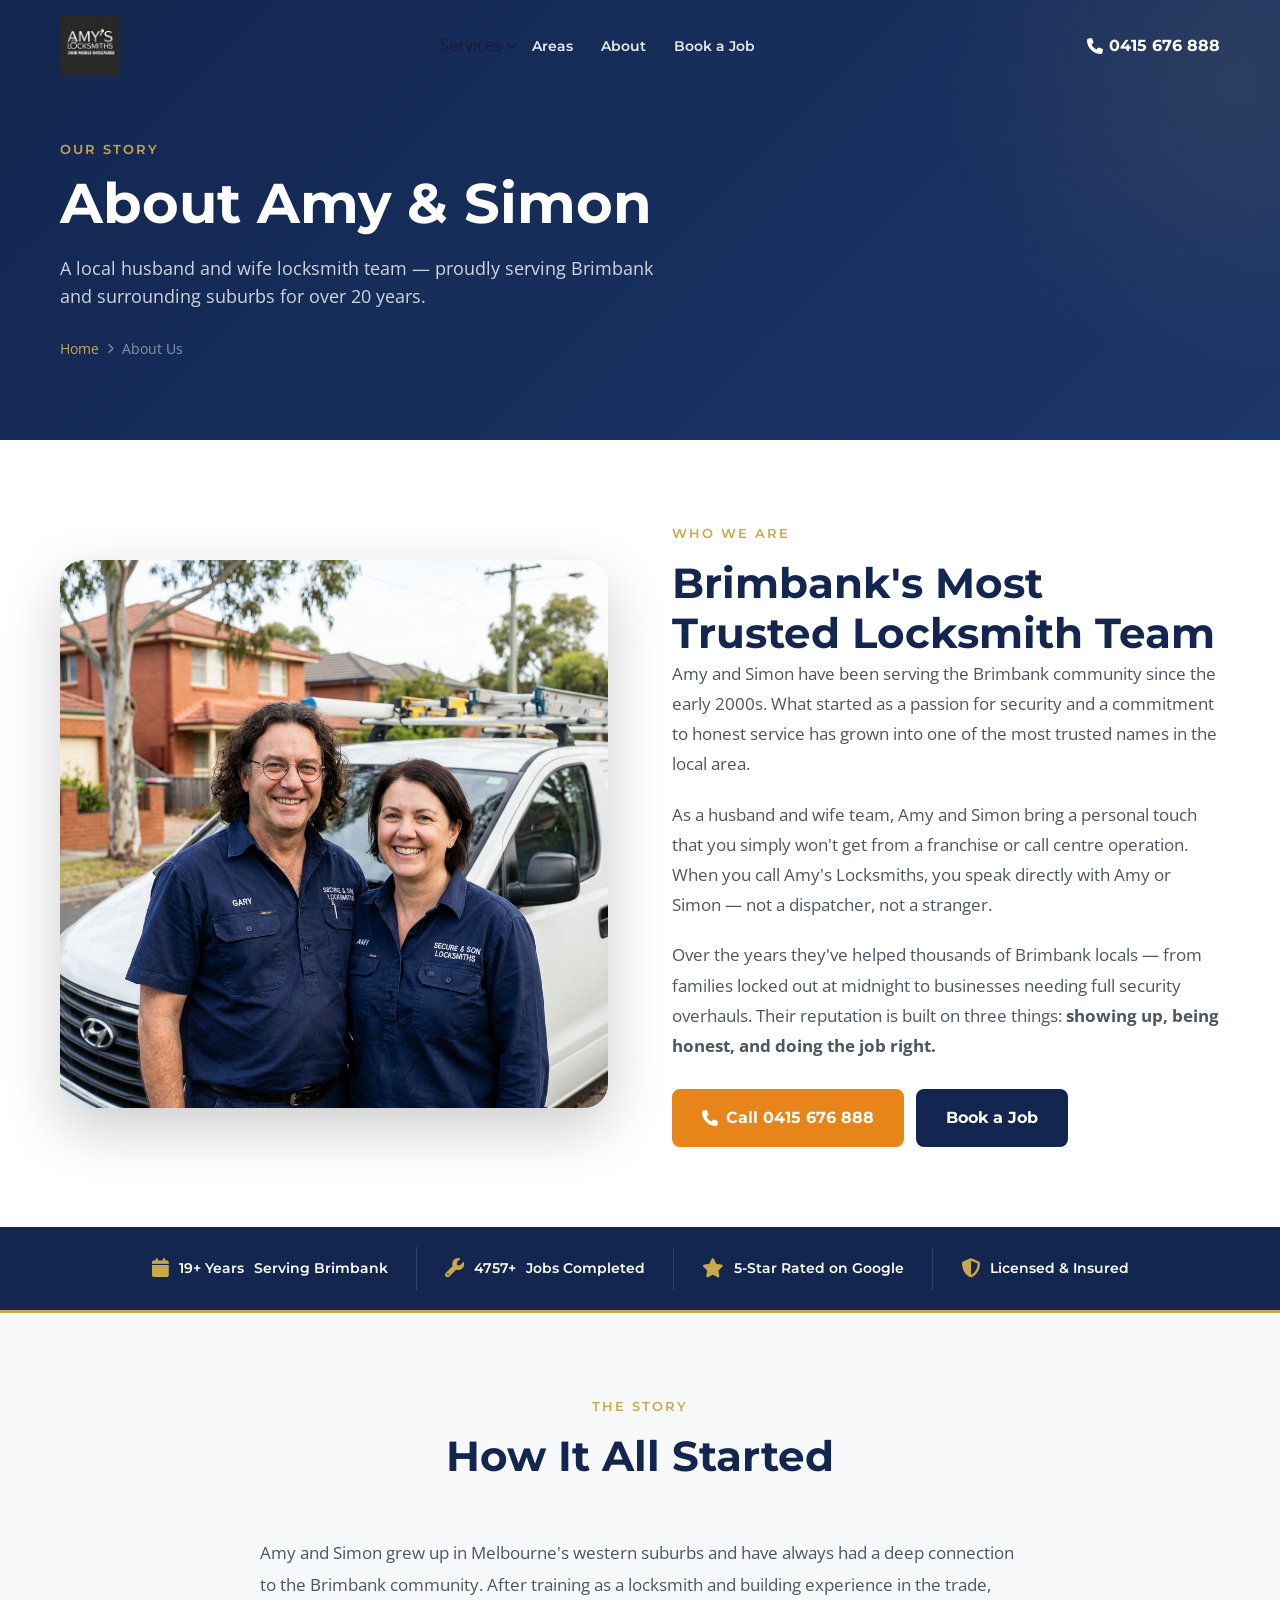
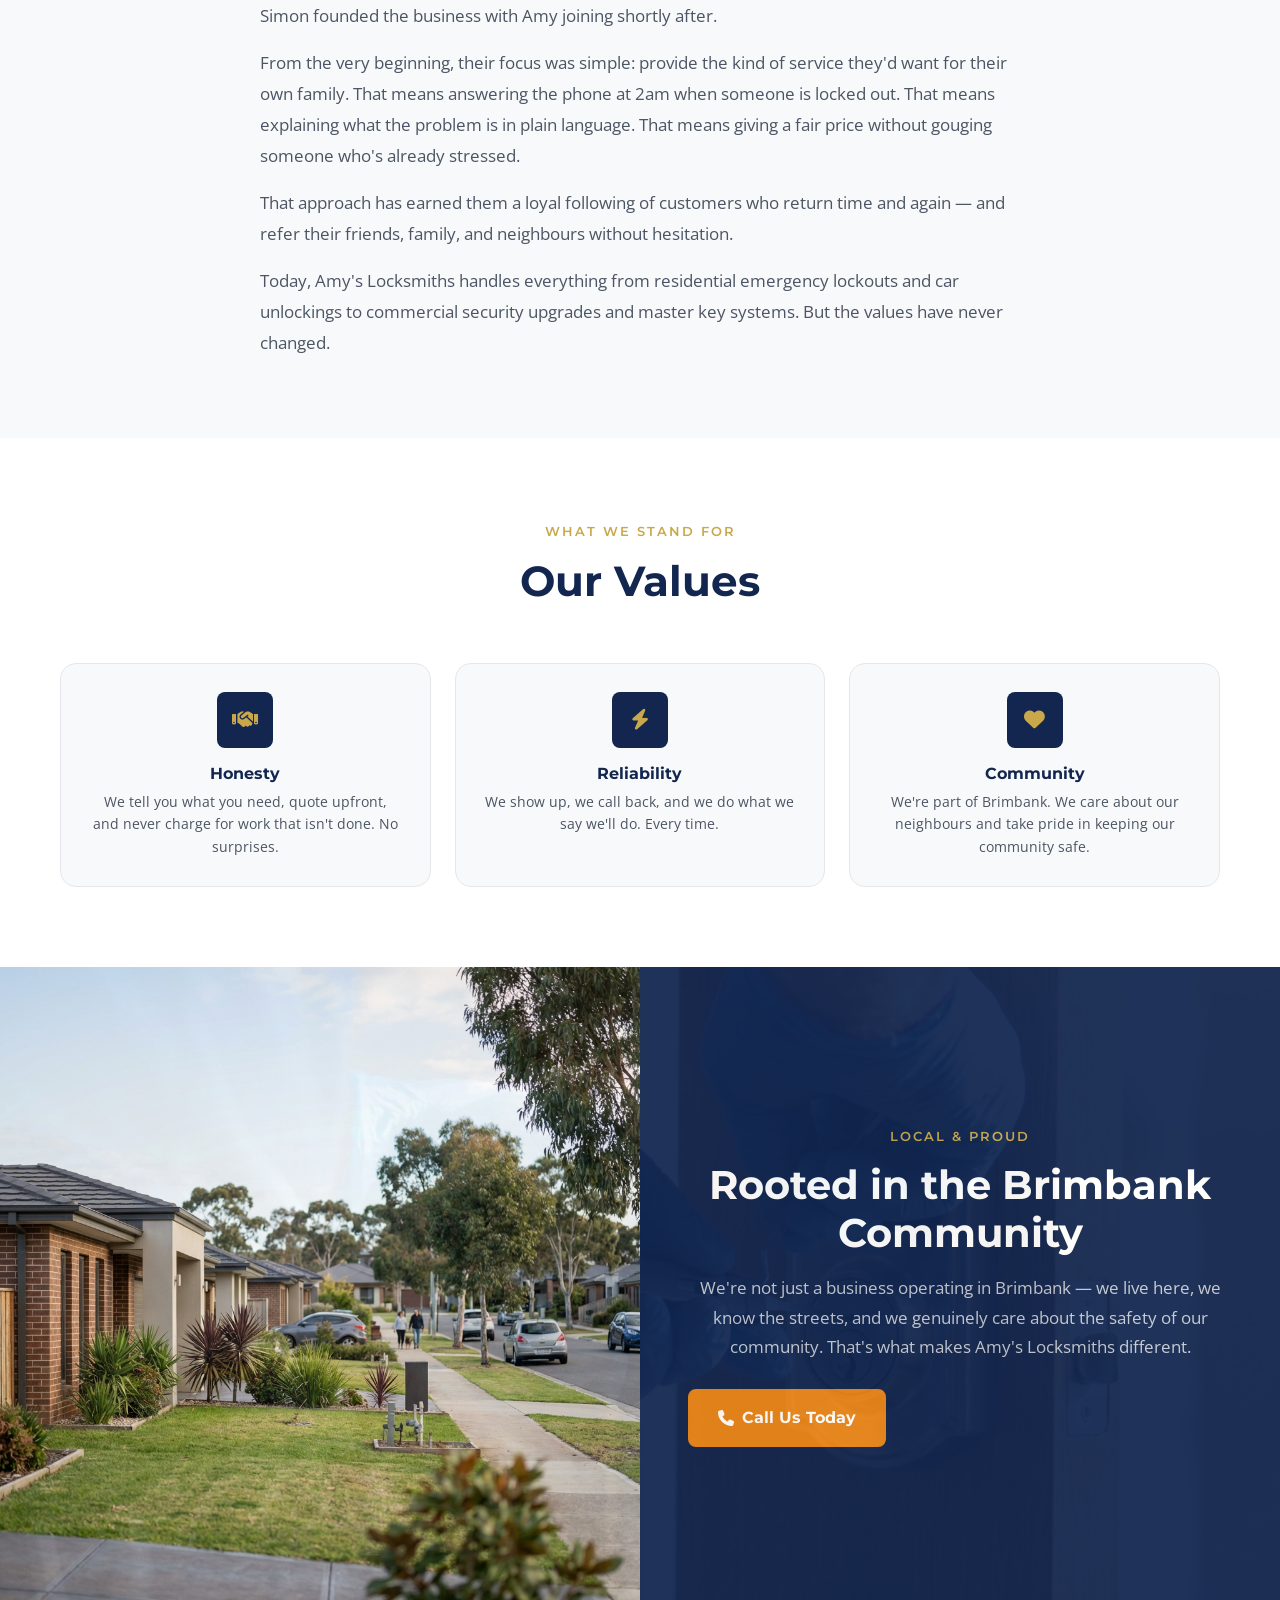
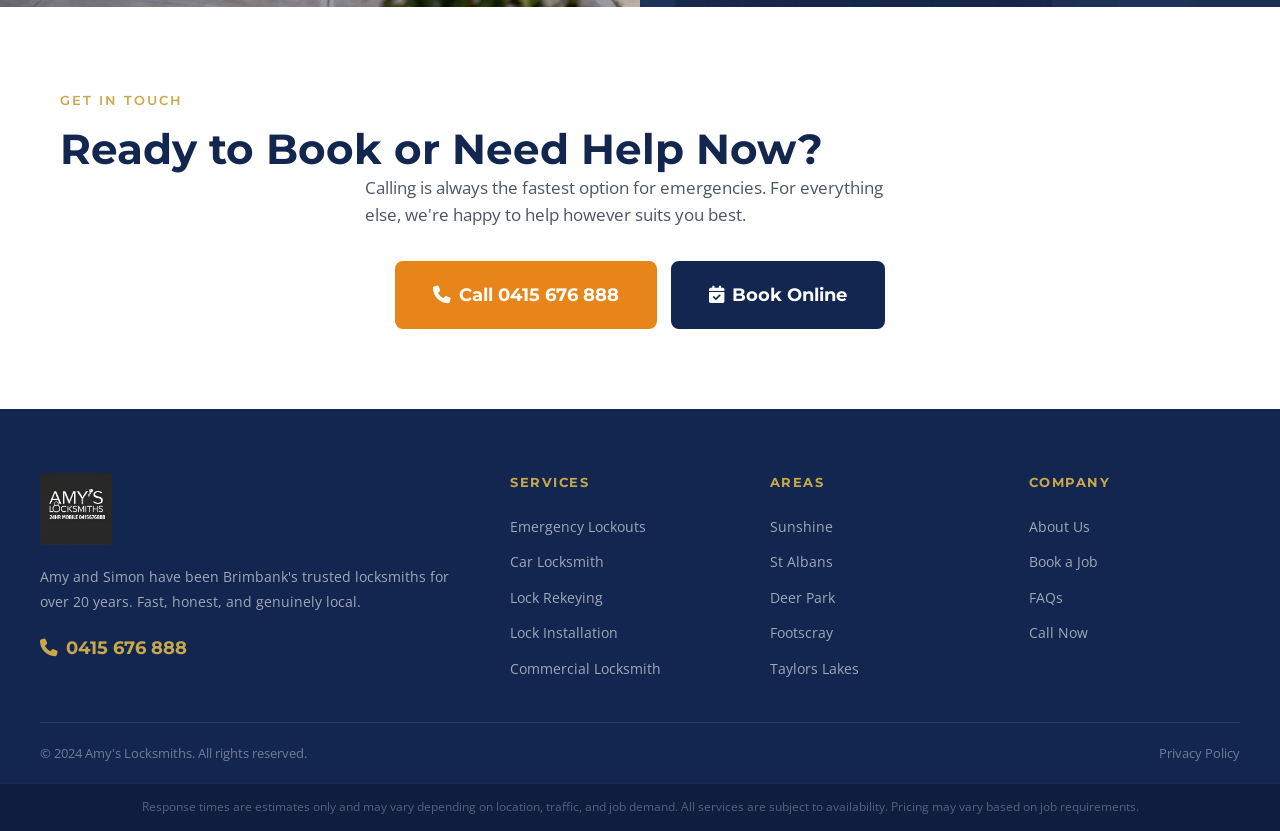
==== about.html @ d9c8a4d0 "Initial commit — Amy's Locksmiths website" ====
<!DOCTYPE html>
<html lang="en">
<head>
  <meta charset="UTF-8">
  <meta name="viewport" content="width=device-width, initial-scale=1.0">
  <title>About Amy &amp; Simon — Amy's Locksmiths Brimbank</title>
  <meta name="description" content="Meet Amy and Simon — Brimbank's trusted locksmiths for over 20 years. A local husband and wife team with a passion for honest, reliable service.">
  <link rel="canonical" href="https://amyslocksmith.quantummerlin.com/about.html">
  <link rel="preconnect" href="https://fonts.googleapis.com">
  <link rel="preconnect" href="https://fonts.gstatic.com" crossorigin>
  <link href="https://fonts.googleapis.com/css2?family=Montserrat:wght@600;700;800&family=Open+Sans:wght@400;600&display=swap" rel="stylesheet">
  <link rel="stylesheet" href="https://cdnjs.cloudflare.com/ajax/libs/font-awesome/6.5.0/css/all.min.css">
  <link rel="stylesheet" href="css/style.css">
  <link rel="icon" type="image/png" href="logo.png">
</head>
<body>

<header class="site-header" id="siteHeader">
  <div class="container">
    <div class="header-inner">
      <a href="index.html" class="header-logo"><img src="logo.png" alt="Amy's Locksmiths"></a>
      <nav class="main-nav">
        <div class="nav-dropdown">
          <a href="index.html#services">Services <i class="fa-solid fa-chevron-down" style="font-size:.65rem"></i></a>
          <div class="dropdown-menu">
            <a href="services/emergency-locksmith.html">Emergency Lockouts</a>
            <a href="services/car-locksmith.html">Car Locksmith</a>
            <a href="services/lock-rekeying.html">Lock Rekeying</a>
            <a href="services/lock-installation.html">Lock Installation</a>
            <a href="services/commercial-locksmith.html">Commercial Locksmith</a>
          </div>
        </div>
        <a href="index.html#service-area">Areas</a>
        <a href="about.html">About</a>
        <a href="book.html">Book a Job</a>
      </nav>
      <div style="display:flex;align-items:center;gap:14px;">
        <a href="tel:0415676888" class="header-phone"><i class="fa-solid fa-phone"></i> 0415 676 888</a>
        <button class="hamburger" aria-label="Open menu"><span></span><span></span><span></span></button>
      </div>
    </div>
  </div>
</header>

<nav class="mobile-nav">
  <button class="mobile-nav-close" style="position:absolute;top:20px;right:20px;background:none;border:none;color:white;font-size:1.5rem;cursor:pointer;padding:8px;"><i class="fa-solid fa-xmark"></i></button>
  <a href="index.html">Home</a>
  <a href="services/emergency-locksmith.html">Emergency Lockouts</a>
  <a href="services/car-locksmith.html">Car Locksmith</a>
  <a href="services/lock-rekeying.html">Lock Rekeying</a>
  <a href="services/lock-installation.html">Lock Installation</a>
  <a href="services/commercial-locksmith.html">Commercial</a>
  <a href="about.html">About Us</a>
  <a href="book.html">Book a Job</a>
  <div class="mobile-nav-ctas">
    <a href="tel:0415676888" class="btn btn-primary"><i class="fa-solid fa-phone"></i> Call 0415 676 888</a>
  </div>
</nav>

<!-- PAGE HERO -->
<section class="page-hero">
  <div class="container">
    <span class="section-label">Our Story</span>
    <h1>About Amy &amp; Simon</h1>
    <p>A local husband and wife locksmith team — proudly serving Brimbank and surrounding suburbs for over 20 years.</p>
    <nav class="breadcrumb" aria-label="Breadcrumb">
      <a href="index.html">Home</a>
      <i class="fa-solid fa-chevron-right"></i>
      <span>About Us</span>
    </nav>
  </div>
</section>

<!-- ABOUT INTRO -->
<section class="section">
  <div class="container">
    <div class="about-page-intro">
      <div class="fade-in">
        <img src="amy%26simon.png" alt="Amy and Simon — Amy's Locksmiths" loading="lazy">
      </div>
      <div class="fade-in delay-2">
        <span class="section-label">Who We Are</span>
        <h2>Brimbank's Most Trusted Locksmith Team</h2>
        <p style="color:var(--dark-grey);font-size:1.05rem;line-height:1.8;margin-bottom:20px;">Amy and Simon have been serving the Brimbank community since the early 2000s. What started as a passion for security and a commitment to honest service has grown into one of the most trusted names in the local area.</p>
        <p style="color:var(--dark-grey);font-size:1.05rem;line-height:1.8;margin-bottom:20px;">As a husband and wife team, Amy and Simon bring a personal touch that you simply won't get from a franchise or call centre operation. When you call Amy's Locksmiths, you speak directly with Amy or Simon — not a dispatcher, not a stranger.</p>
        <p style="color:var(--dark-grey);font-size:1.05rem;line-height:1.8;">Over the years they've helped thousands of Brimbank locals — from families locked out at midnight to businesses needing full security overhauls. Their reputation is built on three things: <strong>showing up, being honest, and doing the job right.</strong></p>

        <div style="display:flex;gap:12px;flex-wrap:wrap;margin-top:28px;">
          <a href="tel:0415676888" class="btn btn-primary"><i class="fa-solid fa-phone"></i> Call 0415 676 888</a>
          <a href="book.html" class="btn btn-navy">Book a Job</a>
        </div>
      </div>
    </div>
  </div>
</section>

<!-- STATS STRIP -->
<div class="trust-bar">
  <div class="container">
    <div class="trust-bar-inner">
      <div class="trust-item"><i class="fa-solid fa-calendar"></i> <span data-count="20" data-suffix="+ Years">20+ Years</span> Serving Brimbank</div>
      <div class="trust-item"><i class="fa-solid fa-wrench"></i> <span data-count="5000" data-suffix="+">5000+</span> Jobs Completed</div>
      <div class="trust-item"><i class="fa-solid fa-star"></i> 5-Star Rated on Google</div>
      <div class="trust-item"><i class="fa-solid fa-shield-halved"></i> Licensed &amp; Insured</div>
    </div>
  </div>
</div>

<!-- STORY SECTION -->
<section class="section bg-light">
  <div class="container container-narrow">
    <div class="section-header fade-in">
      <span class="section-label">The Story</span>
      <h2>How It All Started</h2>
    </div>
    <div class="fade-in" style="color:var(--dark-grey);font-size:1.05rem;line-height:1.85;">
      <p>Amy and Simon grew up in Melbourne's western suburbs and have always had a deep connection to the Brimbank community. After training as a locksmith and building experience in the trade, Simon founded the business with Amy joining shortly after.</p>
      <p>From the very beginning, their focus was simple: provide the kind of service they'd want for their own family. That means answering the phone at 2am when someone is locked out. That means explaining what the problem is in plain language. That means giving a fair price without gouging someone who's already stressed.</p>
      <p>That approach has earned them a loyal following of customers who return time and again — and refer their friends, family, and neighbours without hesitation.</p>
      <p>Today, Amy's Locksmiths handles everything from residential emergency lockouts and car unlockings to commercial security upgrades and master key systems. But the values have never changed.</p>
    </div>
  </div>
</section>

<!-- VALUES -->
<section class="section">
  <div class="container">
    <div class="section-header fade-in">
      <span class="section-label">What We Stand For</span>
      <h2>Our Values</h2>
    </div>
    <div class="about-values">
      <div class="value-card fade-in delay-1">
        <div class="value-icon"><i class="fa-solid fa-handshake"></i></div>
        <h3>Honesty</h3>
        <p>We tell you what you need, quote upfront, and never charge for work that isn't done. No surprises.</p>
      </div>
      <div class="value-card fade-in delay-2">
        <div class="value-icon"><i class="fa-solid fa-bolt"></i></div>
        <h3>Reliability</h3>
        <p>We show up, we call back, and we do what we say we'll do. Every time.</p>
      </div>
      <div class="value-card fade-in delay-3">
        <div class="value-icon"><i class="fa-solid fa-heart"></i></div>
        <h3>Community</h3>
        <p>We're part of Brimbank. We care about our neighbours and take pride in keeping our community safe.</p>
      </div>
    </div>
  </div>
</section>

<!-- STREET SECTION -->
<section class="cta-banner" style="background:var(--navy);padding:0;overflow:hidden;">
  <div style="display:grid;grid-template-columns:1fr 1fr;min-height:400px;">
    <img src="street.png" alt="Brimbank suburban street" style="width:100%;height:100%;object-fit:cover;display:block;" loading="lazy">
    <div style="padding:64px 48px;display:flex;flex-direction:column;justify-content:center;">
      <span class="section-label">Local &amp; Proud</span>
      <h2 style="color:var(--white);margin-bottom:16px;">Rooted in the Brimbank Community</h2>
      <p style="color:rgba(255,255,255,.75);font-size:1.05rem;line-height:1.75;margin-bottom:28px;">We're not just a business operating in Brimbank — we live here, we know the streets, and we genuinely care about the safety of our community. That's what makes Amy's Locksmiths different.</p>
      <a href="tel:0415676888" class="btn btn-primary" style="align-self:flex-start;">
        <i class="fa-solid fa-phone"></i> Call Us Today
      </a>
    </div>
  </div>
</section>

<!-- CTA -->
<section class="section">
  <div class="container text-center">
    <div class="fade-in">
      <span class="section-label">Get in Touch</span>
      <h2>Ready to Book or Need Help Now?</h2>
      <p style="color:var(--dark-grey);max-width:550px;margin:0 auto 32px;font-size:1.05rem;">Calling is always the fastest option for emergencies. For everything else, we're happy to help however suits you best.</p>
      <div style="display:flex;gap:14px;flex-wrap:wrap;justify-content:center;">
        <a href="tel:0415676888" class="btn btn-primary btn-lg btn-pulse">
          <i class="fa-solid fa-phone"></i> Call 0415 676 888
        </a>
        <a href="book.html" class="btn btn-navy btn-lg">
          <i class="fa-solid fa-calendar-check"></i> Book Online
        </a>
      </div>
    </div>
  </div>
</section>

<footer class="site-footer">
  <div class="container footer-main">
    <div class="footer-brand">
      <img src="logo.png" alt="Amy's Locksmiths">
      <p>Amy and Simon have been Brimbank's trusted locksmiths for over 20 years. Fast, honest, and genuinely local.</p>
      <a href="tel:0415676888" class="footer-brand-phone"><i class="fa-solid fa-phone"></i> 0415 676 888</a>
    </div>
    <div>
      <div class="footer-heading">Services</div>
      <ul class="footer-links">
        <li><a href="services/emergency-locksmith.html">Emergency Lockouts</a></li>
        <li><a href="services/car-locksmith.html">Car Locksmith</a></li>
        <li><a href="services/lock-rekeying.html">Lock Rekeying</a></li>
        <li><a href="services/lock-installation.html">Lock Installation</a></li>
        <li><a href="services/commercial-locksmith.html">Commercial Locksmith</a></li>
      </ul>
    </div>
    <div>
      <div class="footer-heading">Areas</div>
      <ul class="footer-links">
        <li><a href="locations/sunshine.html">Sunshine</a></li>
        <li><a href="locations/st-albans.html">St Albans</a></li>
        <li><a href="locations/deer-park.html">Deer Park</a></li>
        <li><a href="locations/footscray.html">Footscray</a></li>
        <li><a href="locations/taylors-lakes.html">Taylors Lakes</a></li>
      </ul>
    </div>
    <div>
      <div class="footer-heading">Company</div>
      <ul class="footer-links">
        <li><a href="about.html">About Us</a></li>
        <li><a href="book.html">Book a Job</a></li>
        <li><a href="index.html#faq">FAQs</a></li>
        <li><a href="tel:0415676888">Call Now</a></li>
      </ul>
    </div>
  </div>
  <div class="container footer-bottom">
    <div class="footer-bottom-left">
      <p>&copy; 2024 Amy's Locksmiths. All rights reserved.</p>
    </div>
    <div class="footer-bottom-links">
      <a href="#">Privacy Policy</a>
    </div>
  </div>
  <div class="footer-disclaimer">
    <div class="container">
      <p>Response times are estimates only and may vary depending on location, traffic, and job demand. All services are subject to availability. Pricing may vary based on job requirements.</p>
    </div>
  </div>
</footer>

<div class="sticky-call-bar">
  <a href="tel:0415676888"><i class="fa-solid fa-phone"></i> Call Amy Now — 0415 676 888</a>
</div>

<script src="js/main.js"></script>
</body>
</html>
---- css/style.css ----
/* ============================================
   Amy's Locksmiths — Main Stylesheet
   Navy · Gold · Orange | Mobile-First
   ============================================ */

/* Custom Properties */
:root {
  --navy:        #12264F;
  --navy-mid:    #1c3669;
  --navy-light:  #2a4a8a;
  --gold:        #C9A84C;
  --gold-light:  #e0c070;
  --orange:      #E8851A;
  --orange-dark: #C97015;
  --white:       #ffffff;
  --off-white:   #F8F9FB;
  --light-grey:  #f0f2f5;
  --mid-grey:    #9ca3af;
  --dark-grey:   #4b5563;
  --text:        #1a1a2e;
  --border:      #e5e7eb;

  --font-head: 'Montserrat', sans-serif;
  --font-body: 'Open Sans', sans-serif;

  --shadow-sm:  0 1px 3px rgba(0,0,0,.10);
  --shadow-md:  0 4px 12px rgba(0,0,0,.12);
  --shadow-lg:  0 8px 30px rgba(0,0,0,.15);
  --shadow-xl:  0 20px 60px rgba(0,0,0,.20);

  --r-sm: 4px;
  --r-md: 8px;
  --r-lg: 16px;
  --r-xl: 24px;

  --ease: all 0.3s ease;
}

/* ── Reset ─────────────────────────────────── */
*, *::before, *::after { box-sizing: border-box; margin: 0; padding: 0; }
html  { scroll-behavior: smooth; font-size: 16px; }
body  { font-family: var(--font-body); color: var(--text); background: var(--white); line-height: 1.6; overflow-x: hidden; }
img   { max-width: 100%; height: auto; display: block; }
a     { text-decoration: none; color: inherit; transition: var(--ease); }
ul    { list-style: none; }
h1,h2,h3,h4,h5 { font-family: var(--font-head); font-weight: 700; line-height: 1.2; color: var(--navy); }
h1 { font-size: clamp(2rem, 5vw, 3.5rem); }
h2 { font-size: clamp(1.6rem, 3.5vw, 2.6rem); }
h3 { font-size: clamp(1.15rem, 2vw, 1.5rem); }
p  { margin-bottom: 1rem; }
p:last-child { margin-bottom: 0; }

/* ── Layout utilities ───────────────────────── */
.container        { width:100%; max-width:1200px; margin:0 auto; padding:0 20px; }
.container-narrow { max-width:800px; margin:0 auto; padding:0 20px; }
.section    { padding:80px 0; }
.section-sm { padding:48px 0; }
.section-lg { padding:100px 0; }
.section-header { text-align:center; margin-bottom:56px; }
.section-header h2 { margin-bottom:16px; }
.section-header p  { font-size:1.1rem; color:var(--dark-grey); max-width:640px; margin:0 auto; }
.section-label { display:inline-block; font-family:var(--font-head); font-weight:600; font-size:.8rem; letter-spacing:2px; text-transform:uppercase; color:var(--gold); margin-bottom:14px; }
.divider       { width:64px; height:4px; background:linear-gradient(90deg,var(--gold),var(--orange)); border-radius:2px; margin:16px auto; }
.divider-left  { margin-left:0; }

/* ── Background helpers ─────────────────────── */
.bg-navy        { background:var(--navy);     color:var(--white); }
.bg-navy-mid    { background:var(--navy-mid); color:var(--white); }
.bg-light       { background:var(--off-white); }
.bg-navy     h1,.bg-navy     h2,.bg-navy     h3 { color:var(--white); }
.bg-navy-mid h1,.bg-navy-mid h2,.bg-navy-mid h3 { color:var(--white); }

/* ── Buttons ────────────────────────────────── */
.btn {
  display:inline-flex; align-items:center; gap:8px;
  padding:14px 28px; border-radius:var(--r-md);
  font-family:var(--font-head); font-weight:700; font-size:1rem;
  border:2px solid transparent; cursor:pointer; white-space:nowrap;
  text-align:center; transition:var(--ease);
}
.btn-primary   { background:var(--orange);  border-color:var(--orange);  color:var(--white); }
.btn-primary:hover  { background:var(--orange-dark); border-color:var(--orange-dark); transform:translateY(-2px); box-shadow:0 8px 20px rgba(232,133,26,.4); }
.btn-secondary { background:transparent; border-color:var(--white); color:var(--white); }
.btn-secondary:hover { background:var(--white); color:var(--navy); transform:translateY(-2px); }
.btn-navy   { background:var(--navy); border-color:var(--navy); color:var(--white); }
.btn-navy:hover   { background:var(--navy-mid); transform:translateY(-2px); box-shadow:var(--shadow-md); }
.btn-gold   { background:var(--gold); border-color:var(--gold); color:var(--navy); }
.btn-gold:hover   { background:var(--gold-light); transform:translateY(-2px); }
.btn-lg { padding:18px 36px; font-size:1.1rem; }
.btn-sm { padding:10px 20px; font-size:.9rem; }

/* Pulse animation */
@keyframes pulse { 0%{box-shadow:0 0 0 0 rgba(232,133,26,.7)} 70%{box-shadow:0 0 0 14px rgba(232,133,26,0)} 100%{box-shadow:0 0 0 0 rgba(232,133,26,0)} }
.btn-pulse { animation:pulse 2s infinite; }

/* ── HEADER ─────────────────────────────────── */
.site-header {
  position:fixed; top:0; left:0; right:0; z-index:1000;
  padding:16px 0; transition:var(--ease);
}
.site-header.scrolled {
  background:var(--navy);
  box-shadow:0 2px 20px rgba(0,0,0,.3);
  padding:10px 0;
}
.header-inner {
  display:flex; align-items:center; justify-content:space-between; gap:24px;
}
.header-logo img { height:60px; width:auto; border-radius:var(--r-sm); display:block; }
.site-header.scrolled .header-logo img { height:50px; }

.main-nav { display:flex; align-items:center; gap:4px; }
.main-nav > a {
  color:var(--white); font-family:var(--font-head); font-weight:600; font-size:.875rem;
  padding:8px 12px; border-radius:var(--r-sm); opacity:.9;
}
.main-nav > a:hover { opacity:1; background:rgba(255,255,255,.1); }

/* Dropdown */
.nav-dropdown       { position:relative; }
.nav-dropdown > a   { display:flex; align-items:center; gap:4px; }
.dropdown-menu {
  position:absolute; top:calc(100% + 8px); left:0; background:var(--white);
  border-radius:var(--r-md); box-shadow:var(--shadow-lg); min-width:230px;
  opacity:0; visibility:hidden; transform:translateY(-8px); transition:var(--ease);
  padding:8px 0; border:1px solid var(--border); z-index:100;
}
.nav-dropdown:hover .dropdown-menu { opacity:1; visibility:visible; transform:translateY(0); }
.dropdown-menu a {
  display:block; padding:10px 18px; color:var(--text);
  font-size:.875rem; font-family:var(--font-head); font-weight:600;
}
.dropdown-menu a:hover { background:var(--off-white); color:var(--navy); }

.header-phone {
  display:flex; align-items:center; gap:6px;
  color:var(--white); font-family:var(--font-head); font-weight:700; font-size:1rem;
}
.header-phone:hover { color:var(--gold); }

.hamburger { display:none; flex-direction:column; gap:5px; cursor:pointer; padding:4px; }
.hamburger span { display:block; width:25px; height:2px; background:var(--white); border-radius:2px; transition:var(--ease); }
.hamburger.active span:nth-child(1) { transform:rotate(45deg) translate(5px,5px); }
.hamburger.active span:nth-child(2) { opacity:0; }
.hamburger.active span:nth-child(3) { transform:rotate(-45deg) translate(5px,-5px); }

/* ── MOBILE NAV ─────────────────────────────── */
.mobile-nav {
  position:fixed; inset:0; background:var(--navy); z-index:999;
  display:flex; flex-direction:column; align-items:center; justify-content:center;
  transform:translateX(100%); transition:transform .4s cubic-bezier(.25,.46,.45,.94);
  padding:80px 24px 80px; gap:0; overflow-y:auto;
}
.mobile-nav.open { transform:translateX(0); }
.mobile-nav a {
  color:var(--white); font-family:var(--font-head); font-weight:700; font-size:1.3rem;
  padding:16px 0; border-bottom:1px solid rgba(255,255,255,.1); width:100%; text-align:center;
}
.mobile-nav a:last-of-type { border-bottom:none; }
.mobile-nav a:hover { color:var(--gold); }
.mobile-nav-ctas { margin-top:32px; display:flex; flex-direction:column; gap:12px; width:100%; }
.mobile-nav-ctas .btn { justify-content:center; }

/* ── STICKY CALL BAR ────────────────────────── */
.sticky-call-bar {
  display:none; position:fixed; bottom:0; left:0; right:0; z-index:998;
  background:var(--orange);
}
.sticky-call-bar a {
  display:flex; align-items:center; justify-content:center; gap:10px;
  padding:16px; color:var(--white); font-family:var(--font-head); font-weight:700; font-size:1.1rem;
}

/* ── HERO ───────────────────────────────────── */
.hero {
  position:relative; min-height:100vh; display:flex; align-items:center; overflow:hidden;
}
.hero-bg {
  position:absolute; inset:0;
  background-image:url('../amy%26simon.png');
  background-size:cover; background-position:center top; background-attachment:fixed;
}
.hero-bg::after {
  content:''; position:absolute; inset:0;
  background:linear-gradient(135deg, rgba(12,24,65,.93) 0%, rgba(18,38,79,.85) 55%, rgba(12,24,65,.78) 100%);
}
.hero-content { position:relative; z-index:1; max-width:760px; padding:130px 0 90px; }

.hero-badge {
  display:inline-flex; align-items:center; gap:8px;
  background:rgba(201,168,76,.15); border:1px solid rgba(201,168,76,.4);
  border-radius:100px; padding:8px 18px; margin-bottom:24px;
  color:var(--gold); font-size:.85rem; font-weight:600; font-family:var(--font-head); letter-spacing:.5px;
}
.hero h1         { color:var(--white); margin-bottom:18px; text-shadow:0 2px 10px rgba(0,0,0,.3); }
.hero h1 em      { font-style:normal; color:var(--gold); }
.hero-sub        { color:rgba(255,255,255,.88); font-size:1.15rem; line-height:1.75; margin-bottom:10px; }
.hero-timing     { display:inline-flex; align-items:center; gap:8px; color:var(--gold-light); font-family:var(--font-head); font-weight:600; font-size:1rem; margin-bottom:36px; }
.hero-trust      { display:flex; flex-wrap:wrap; gap:10px; margin-bottom:40px; }
.trust-pill {
  display:inline-flex; align-items:center; gap:6px;
  background:rgba(255,255,255,.1); border:1px solid rgba(255,255,255,.2);
  backdrop-filter:blur(8px); border-radius:100px; padding:8px 16px;
  color:var(--white); font-size:.85rem; font-weight:600; font-family:var(--font-head);
}
.trust-pill i { color:var(--gold); font-size:.8rem; }
.hero-actions { display:flex; flex-wrap:wrap; gap:14px; align-items:center; }
.hero-rating  { display:flex; align-items:center; gap:6px; color:rgba(255,255,255,.65); font-size:.875rem; margin-top:22px; }
.hero-rating .stars { color:var(--gold); }

@keyframes bounce-down {
  0%,20%,50%,80%,100%{transform:translateX(-50%) translateY(0)}
  40%{transform:translateX(-50%) translateY(-8px)}
  60%{transform:translateX(-50%) translateY(-4px)}
}
.hero-scroll { position:absolute; bottom:36px; left:50%; transform:translateX(-50%); display:flex; flex-direction:column; align-items:center; gap:6px; color:rgba(255,255,255,.4); font-size:.7rem; font-family:var(--font-head); letter-spacing:2px; text-transform:uppercase; animation:bounce-down 2.5s infinite; }

/* ── TRUST BAR ──────────────────────────────── */
.trust-bar { background:var(--navy); padding:20px 0; border-bottom:3px solid var(--gold); }
.trust-bar-inner { display:flex; align-items:center; justify-content:center; flex-wrap:wrap; }
.trust-item {
  display:flex; align-items:center; gap:10px; padding:10px 28px;
  border-right:1px solid rgba(255,255,255,.12);
  color:var(--white); font-family:var(--font-head); font-weight:600; font-size:.9rem;
}
.trust-item:last-child { border-right:none; }
.trust-item i { color:var(--gold); font-size:1.2rem; }

/* ── SERVICES ───────────────────────────────── */
.services-grid { display:grid; grid-template-columns:repeat(3,1fr); gap:24px; }
.service-card {
  background:var(--white); border-radius:var(--r-lg); padding:36px 28px;
  border:1px solid var(--border); transition:var(--ease); position:relative;
  overflow:hidden; display:flex; flex-direction:column;
}
.service-card::before {
  content:''; position:absolute; top:0; left:0; right:0; height:4px;
  background:linear-gradient(90deg,var(--navy),var(--gold));
  transform:scaleX(0); transform-origin:left; transition:transform .3s ease;
}
.service-card:hover { transform:translateY(-6px); box-shadow:var(--shadow-lg); border-color:var(--gold); }
.service-card:hover::before { transform:scaleX(1); }
.service-icon {
  width:64px; height:64px; background:linear-gradient(135deg,var(--navy),var(--navy-mid));
  border-radius:var(--r-md); display:flex; align-items:center; justify-content:center;
  color:var(--gold); font-size:1.5rem; margin-bottom:22px; flex-shrink:0;
}
.service-card h3   { margin-bottom:12px; font-size:1.1rem; }
.service-card p    { color:var(--dark-grey); font-size:.925rem; line-height:1.65; flex-grow:1; }
.service-card-link { display:inline-flex; align-items:center; gap:6px; color:var(--navy); font-weight:700; font-family:var(--font-head); font-size:.875rem; margin-top:20px; }
.service-card-link:hover { color:var(--orange); gap:10px; }

/* ── ABOUT ──────────────────────────────────── */
.about-grid { display:grid; grid-template-columns:1fr 1fr; gap:72px; align-items:center; }
.about-image-wrap { position:relative; }
.about-image-wrap img { border-radius:var(--r-xl); width:100%; object-fit:cover; max-height:580px; box-shadow:var(--shadow-xl); }
.about-badge { position:absolute; bottom:-24px; right:-24px; width:150px; height:150px; }
.about-badge img { width:100%; height:100%; object-fit:contain; filter:drop-shadow(0 8px 20px rgba(0,0,0,.25)); }
.about-content .section-label { display:block; }
.about-content h2  { margin-bottom:18px; }
.about-content > p { color:var(--dark-grey); font-size:1.05rem; line-height:1.8; margin-bottom:22px; }
.about-stats { display:grid; grid-template-columns:repeat(3,1fr); gap:16px; margin:28px 0; padding:24px; background:var(--off-white); border-radius:var(--r-lg); border:1px solid var(--border); }
.stat-item   { text-align:center; }
.stat-number { display:block; font-family:var(--font-head); font-size:2rem; font-weight:800; color:var(--navy); line-height:1; margin-bottom:4px; }
.stat-label  { font-size:.75rem; color:var(--mid-grey); font-weight:600; text-transform:uppercase; letter-spacing:.5px; font-family:var(--font-head); }
.checkmark-list    { display:flex; flex-direction:column; gap:10px; margin:20px 0; }
.checkmark-list li { display:flex; align-items:flex-start; gap:10px; font-size:.95rem; color:var(--dark-grey); }
.checkmark-list li i { color:var(--gold); margin-top:3px; flex-shrink:0; }

/* ── WHY US ─────────────────────────────────── */
.why-grid { display:grid; grid-template-columns:repeat(5,1fr); gap:20px; }
.why-card {
  text-align:center; padding:32px 16px; border-radius:var(--r-lg);
  background:rgba(255,255,255,.05); border:1px solid rgba(255,255,255,.1); transition:var(--ease);
}
.why-card:hover { background:rgba(255,255,255,.1); transform:translateY(-4px); }
.why-icon { width:64px; height:64px; background:var(--gold); border-radius:50%; display:flex; align-items:center; justify-content:center; margin:0 auto 16px; color:var(--navy); font-size:1.4rem; }
.why-card h4 { color:var(--white); font-size:.95rem; margin-bottom:8px; }
.why-card p  { color:rgba(255,255,255,.6); font-size:.825rem; line-height:1.55; margin:0; }

/* ── HOW IT WORKS ───────────────────────────── */
.steps-grid { display:grid; grid-template-columns:repeat(3,1fr); gap:40px; position:relative; }
.steps-grid::before {
  content:''; position:absolute; top:35px;
  left:calc(16.67% + 16px); right:calc(16.67% + 16px);
  height:2px; background:linear-gradient(90deg,var(--navy),var(--gold),var(--navy)); opacity:.25;
}
.step { text-align:center; }
.step-number { width:72px; height:72px; background:var(--white); border:3px solid var(--gold); border-radius:50%; display:flex; align-items:center; justify-content:center; margin:0 auto 24px; font-family:var(--font-head); font-size:1.5rem; font-weight:800; color:var(--navy); position:relative; z-index:1; }
.step h3 { margin-bottom:12px; font-size:1.1rem; }
.step p  { color:var(--dark-grey); font-size:.925rem; margin:0; }

/* ── REVIEWS ────────────────────────────────── */
.reviews-rating-summary { display:flex; align-items:center; justify-content:center; gap:20px; margin-bottom:48px; flex-wrap:wrap; }
.reviews-rating-summary > a { flex-shrink:0; }
.rating-big    { font-family:var(--font-head); font-size:3.5rem; font-weight:800; color:var(--navy); line-height:1; }
.rating-detail { display:flex; flex-direction:column; gap:4px; }
.rating-stars  { color:var(--gold); font-size:1.2rem; }
.rating-sub    { font-size:.8rem; color:var(--mid-grey); }
.reviews-grid  { display:grid; grid-template-columns:repeat(3,1fr); gap:24px; }
.review-card   {
  background:var(--white); border-radius:var(--r-lg); padding:28px;
  border:1px solid var(--border); transition:var(--ease);
}
.review-card:hover { box-shadow:var(--shadow-md); transform:translateY(-4px); }
.review-stars  { color:var(--gold); margin-bottom:14px; letter-spacing:2px; }
.review-text   { color:var(--dark-grey); font-size:.925rem; line-height:1.7; margin-bottom:20px; font-style:italic; }
.review-author { display:flex; align-items:center; gap:12px; }
.review-avatar { width:44px; height:44px; background:var(--navy); border-radius:50%; display:flex; align-items:center; justify-content:center; color:var(--gold); font-family:var(--font-head); font-weight:700; font-size:1rem; flex-shrink:0; }
.review-name   { font-family:var(--font-head); font-weight:700; font-size:.9rem; color:var(--navy); margin-bottom:2px; }
.review-loc    { font-size:.78rem; color:var(--mid-grey); }

/* ── SERVICE AREA ───────────────────────────── */
.area-grid { display:grid; grid-template-columns:repeat(5,1fr); gap:16px; margin-top:36px; }
.area-card {
  background:rgba(255,255,255,.05); border:1px solid rgba(255,255,255,.12);
  border-radius:var(--r-md); padding:22px 14px; text-align:center;
  transition:var(--ease); display:block;
}
.area-card:hover { background:var(--gold); border-color:var(--gold); transform:translateY(-4px); }
.area-card i    { color:var(--gold); font-size:1.4rem; margin-bottom:8px; display:block; transition:var(--ease); }
.area-card:hover i { color:var(--navy); }
.area-name { color:var(--white); font-family:var(--font-head); font-weight:700; font-size:.9rem; transition:var(--ease); }
.area-card:hover .area-name { color:var(--navy); }
.area-sub  { color:rgba(255,255,255,.5); font-size:.78rem; margin-top:4px; transition:var(--ease); }
.area-card:hover .area-sub { color:rgba(18,38,79,.6); }

/* ── CTA BANNER ─────────────────────────────── */
.cta-banner { background:linear-gradient(135deg,var(--orange) 0%,var(--orange-dark) 100%); padding:72px 0; text-align:center; position:relative; overflow:hidden; }
.cta-banner::before { content:''; position:absolute; inset:0; background:url('../lockwork.png') center/cover; opacity:.06; }
.cta-banner-content { position:relative; z-index:1; }
.cta-banner h2 { color:var(--white); margin-bottom:12px; font-size:clamp(1.8rem,3.5vw,2.5rem); }
.cta-banner p  { color:rgba(255,255,255,.9); font-size:1.1rem; margin-bottom:32px; }
.cta-banner .cta-btns { display:flex; gap:14px; flex-wrap:wrap; justify-content:center; }

/* ── BOOKING FORM ───────────────────────────── */
.booking-wrap { display:grid; grid-template-columns:1fr 1fr; gap:64px; align-items:start; }
.booking-info h2  { margin-bottom:16px; }
.booking-info > p { color:var(--dark-grey); margin-bottom:32px; font-size:1.05rem; line-height:1.75; }
.contact-methods  { display:flex; flex-direction:column; gap:14px; }
.contact-method   { display:flex; align-items:center; gap:16px; padding:16px 20px; background:var(--off-white); border-radius:var(--r-md); border:1px solid var(--border); transition:var(--ease); }
.contact-method:hover { background:var(--navy); border-color:var(--navy); }
.contact-method:hover .cm-text, .contact-method:hover .cm-label { color:var(--white); }
.cm-icon   { width:44px; height:44px; background:var(--navy); border-radius:var(--r-sm); display:flex; align-items:center; justify-content:center; color:var(--gold); font-size:1rem; flex-shrink:0; transition:var(--ease); }
.contact-method:hover .cm-icon { background:var(--gold); color:var(--navy); }
.cm-label  { font-size:.72rem; text-transform:uppercase; letter-spacing:1px; color:var(--mid-grey); font-family:var(--font-head); font-weight:600; transition:var(--ease); }
.cm-text   { font-family:var(--font-head); font-weight:700; color:var(--navy); font-size:1rem; transition:var(--ease); }
.booking-form-wrap { background:var(--white); border-radius:var(--r-xl); padding:40px; box-shadow:var(--shadow-xl); border:1px solid var(--border); }
.form-title { font-family:var(--font-head); font-weight:700; font-size:1.25rem; color:var(--navy); margin-bottom:24px; padding-bottom:16px; border-bottom:2px solid var(--border); }
.form-group { margin-bottom:20px; }
.form-group label { display:block; font-family:var(--font-head); font-weight:600; font-size:.875rem; color:var(--text); margin-bottom:6px; }
.form-group label span { color:var(--orange); }
.form-control {
  width:100%; padding:13px 16px; border:2px solid var(--border); border-radius:var(--r-md);
  font-family:var(--font-body); font-size:.95rem; color:var(--text);
  background:var(--white); transition:var(--ease); -webkit-appearance:none; appearance:none;
}
.form-control:focus { outline:none; border-color:var(--navy); box-shadow:0 0 0 3px rgba(18,38,79,.1); }
.form-control::placeholder { color:var(--mid-grey); }
select.form-control { background-image:url("data:image/svg+xml,%3Csvg xmlns='http://www.w3.org/2000/svg' width='12' height='8'%3E%3Cpath d='M1 1l5 5 5-5' stroke='%236b7280' stroke-width='2' fill='none' stroke-linecap='round'/%3E%3C/svg%3E"); background-repeat:no-repeat; background-position:right 14px center; padding-right:40px; }
.form-row { display:grid; grid-template-columns:1fr 1fr; gap:16px; }
.urgency-options { display:grid; grid-template-columns:repeat(3,1fr); gap:10px; }
.urgency-option { position:relative; }
.urgency-option input[type="radio"] { position:absolute; opacity:0; width:0; height:0; }
.urgency-label { display:flex; flex-direction:column; align-items:center; gap:4px; padding:14px 8px; border:2px solid var(--border); border-radius:var(--r-md); cursor:pointer; transition:var(--ease); text-align:center; }
.urgency-label i    { font-size:1.3rem; color:var(--mid-grey); transition:var(--ease); }
.urgency-label span { font-family:var(--font-head); font-weight:600; font-size:.78rem; color:var(--dark-grey); transition:var(--ease); }
.urgency-option input:checked + .urgency-label { border-color:var(--orange); background:rgba(232,133,26,.05); }
.urgency-option input:checked + .urgency-label i,
.urgency-option input:checked + .urgency-label span { color:var(--orange); }
.form-note { font-size:.78rem; color:var(--mid-grey); text-align:center; margin-top:12px; }

/* ── FAQ ────────────────────────────────────── */
.faq-list   { max-width:800px; margin:0 auto; }
.faq-item   { border-bottom:1px solid var(--border); }
.faq-question {
  width:100%; text-align:left; padding:20px 0; background:none; border:none; cursor:pointer;
  display:flex; align-items:center; justify-content:space-between; gap:16px;
  font-family:var(--font-head); font-weight:600; font-size:1rem; color:var(--navy); transition:var(--ease);
}
.faq-question:hover { color:var(--orange); }
.faq-icon { width:28px; height:28px; background:var(--off-white); border-radius:50%; display:flex; align-items:center; justify-content:center; flex-shrink:0; font-size:.8rem; color:var(--navy); transition:transform .3s, background .3s, color .3s; }
.faq-item.open .faq-icon { transform:rotate(45deg); background:var(--navy); color:var(--white); }
.faq-answer { overflow:hidden; max-height:0; transition:max-height .4s ease, padding .3s ease; }
.faq-item.open .faq-answer { max-height:300px; }
.faq-answer p { padding:0 0 20px; color:var(--dark-grey); line-height:1.75; font-size:.95rem; margin:0; }

/* ── FOOTER ─────────────────────────────────── */
.site-footer { background:var(--navy); color:var(--white); }
.footer-main { padding:64px 0 40px; display:grid; grid-template-columns:2fr 1fr 1fr 1fr; gap:48px; }
.footer-brand img  { height:72px; margin-bottom:20px; border-radius:var(--r-sm); }
.footer-brand p    { color:rgba(255,255,255,.6); font-size:.9rem; line-height:1.7; margin-bottom:20px; }
.footer-brand-phone { display:flex; align-items:center; gap:8px; color:var(--gold); font-family:var(--font-head); font-weight:700; font-size:1.1rem; }
.footer-brand-phone:hover { color:var(--gold-light); }
.footer-heading { font-family:var(--font-head); font-weight:700; font-size:.8rem; text-transform:uppercase; letter-spacing:1.5px; color:var(--gold); margin-bottom:20px; }
.footer-links   { display:flex; flex-direction:column; gap:10px; }
.footer-links a { color:rgba(255,255,255,.6); font-size:.9rem; transition:var(--ease); }
.footer-links a:hover { color:var(--gold); padding-left:4px; }
.footer-bottom  { border-top:1px solid rgba(255,255,255,.1); padding:20px 0; display:flex; align-items:flex-start; justify-content:space-between; gap:16px; flex-wrap:wrap; }
.footer-bottom p   { color:rgba(255,255,255,.4); font-size:.8rem; }
.footer-bottom-links { display:flex; gap:20px; }
.footer-bottom-links a { color:rgba(255,255,255,.4); font-size:.8rem; }
.footer-bottom-links a:hover { color:var(--gold); }
.footer-disclaimer { background:rgba(0,0,0,.2); padding:14px 0; border-top:1px solid rgba(255,255,255,.05); }
.footer-disclaimer p { color:rgba(255,255,255,.3); font-size:.72rem; text-align:center; margin:0; line-height:1.6; }

/* ── PAGE HERO (inner pages) ────────────────── */
.page-hero { background:linear-gradient(135deg,var(--navy) 0%,var(--navy-mid) 100%); padding:140px 0 80px; position:relative; overflow:hidden; }
.page-hero::before { content:''; position:absolute; top:-50%; right:-20%; width:600px; height:600px; background:radial-gradient(circle,rgba(201,168,76,.1) 0%,transparent 70%); pointer-events:none; }
.page-hero .section-label { display:block; margin-bottom:10px; }
.page-hero h1  { color:var(--white); margin-bottom:16px; }
.page-hero > .container > p { color:rgba(255,255,255,.8); font-size:1.1rem; max-width:600px; margin-bottom:28px; }
.breadcrumb    { display:flex; align-items:center; gap:8px; font-size:.875rem; color:rgba(255,255,255,.5); margin-top:16px; }
.breadcrumb a  { color:var(--gold); }
.breadcrumb i  { font-size:.65rem; }

/* ── SERVICE PAGE ───────────────────────────── */
.service-content { display:grid; grid-template-columns:1fr 340px; gap:48px; align-items:start; }
.service-body h2 { margin-bottom:16px; }
.service-body p  { color:var(--dark-grey); line-height:1.8; margin-bottom:20px; }
.service-features { display:grid; grid-template-columns:1fr 1fr; gap:16px; margin:32px 0; }
.service-feature  { display:flex; align-items:flex-start; gap:12px; padding:18px; background:var(--off-white); border-radius:var(--r-md); border:1px solid var(--border); }
.service-feature i { color:var(--navy); font-size:1rem; margin-top:2px; flex-shrink:0; }
.service-feature-text h4 { font-size:.9rem; margin-bottom:4px; }
.service-feature-text p  { font-size:.82rem; color:var(--dark-grey); margin:0; }
.service-sidebar { position:sticky; top:100px; }
.sidebar-cta   { background:var(--navy); border-radius:var(--r-xl); padding:32px; color:var(--white); margin-bottom:20px; }
.sidebar-cta h3 { color:var(--white); margin-bottom:8px; }
.sidebar-cta p  { color:rgba(255,255,255,.7); font-size:.9rem; margin-bottom:24px; }
.sidebar-cta .btn { width:100%; justify-content:center; margin-bottom:12px; }
.sidebar-areas   { background:var(--off-white); border-radius:var(--r-lg); padding:24px; border:1px solid var(--border); }
.sidebar-areas h4 { font-size:.8rem; text-transform:uppercase; letter-spacing:1px; color:var(--mid-grey); font-family:var(--font-head); margin-bottom:16px; }
.sidebar-area-list { display:flex; flex-direction:column; gap:6px; }
.sidebar-area-list a { display:flex; align-items:center; gap:8px; color:var(--navy); font-size:.875rem; font-weight:600; padding:8px 12px; border-radius:var(--r-sm); transition:var(--ease); }
.sidebar-area-list a:hover { background:var(--navy); color:var(--white); }
.sidebar-area-list a i { color:var(--gold); font-size:.8rem; }

/* ── ABOUT PAGE ─────────────────────────────── */
.about-page-intro { display:grid; grid-template-columns:1fr 1fr; gap:64px; align-items:center; }
.about-page-intro img { border-radius:var(--r-xl); box-shadow:var(--shadow-xl); }
.about-values { display:grid; grid-template-columns:repeat(3,1fr); gap:24px; margin-top:48px; }
.value-card   { padding:28px; background:var(--off-white); border-radius:var(--r-lg); border:1px solid var(--border); text-align:center; }
.value-icon   { width:56px; height:56px; background:var(--navy); border-radius:var(--r-md); display:flex; align-items:center; justify-content:center; color:var(--gold); font-size:1.3rem; margin:0 auto 16px; }
.value-card h3 { font-size:1rem; margin-bottom:8px; }
.value-card p  { font-size:.875rem; color:var(--dark-grey); margin:0; }

/* ── BOOK PAGE ──────────────────────────────── */
.book-page-grid { display:grid; grid-template-columns:1fr 380px; gap:48px; align-items:start; }
.book-sidebar   { position:sticky; top:100px; }
.book-sidebar-box { background:var(--navy); border-radius:var(--r-xl); padding:32px; color:var(--white); margin-bottom:20px; }
.book-sidebar-box h3 { color:var(--white); margin-bottom:16px; font-size:1.1rem; }
.book-sidebar-box p  { color:rgba(255,255,255,.7); font-size:.9rem; line-height:1.65; margin-bottom:0; }
.book-sidebar-box .btn { width:100%; justify-content:center; margin-top:20px; }

/* ── FADE-IN ANIMATIONS ─────────────────────── */
.fade-in { opacity:0; transform:translateY(24px); transition:opacity .6s ease, transform .6s ease; }
.fade-in.visible { opacity:1; transform:translateY(0); }
.delay-1 { transition-delay:.1s; }
.delay-2 { transition-delay:.2s; }
.delay-3 { transition-delay:.3s; }
.delay-4 { transition-delay:.4s; }
.delay-5 { transition-delay:.5s; }

/* ── RESPONSIVE ─────────────────────────────── */
@media (max-width:1100px) {
  .why-grid  { grid-template-columns:repeat(3,1fr); }
  .footer-main { grid-template-columns:1fr 1fr; gap:32px; }
}
@media (max-width:900px) {
  .services-grid   { grid-template-columns:repeat(2,1fr); }
  .about-grid      { grid-template-columns:1fr; gap:40px; }
  .about-badge     { width:110px; height:110px; right:-10px; bottom:-10px; }
  .reviews-grid    { grid-template-columns:repeat(2,1fr); }
  .area-grid       { grid-template-columns:repeat(3,1fr); }
  .booking-wrap    { grid-template-columns:1fr; gap:40px; }
  .service-content { grid-template-columns:1fr; }
  .service-sidebar { position:static; }
  .service-features { grid-template-columns:1fr; }
  .steps-grid      { grid-template-columns:1fr; gap:24px; }
  .steps-grid::before { display:none; }
  .about-page-intro { grid-template-columns:1fr; }
  .about-values    { grid-template-columns:1fr 1fr; }
  .book-page-grid  { grid-template-columns:1fr; }
  .book-sidebar    { position:static; }
  .why-grid        { grid-template-columns:repeat(2,1fr); }
}
@media (max-width:768px) {
  .section    { padding:56px 0; }
  .section-lg { padding:72px 0; }
  .main-nav, .header-phone { display:none; }
  .hamburger  { display:flex; }
  .sticky-call-bar { display:block; }
  body { padding-bottom:64px; }
  .hero-content  { padding:100px 0 60px; }
  .hero h1       { font-size:2.1rem; }
  .trust-bar-inner { justify-content:flex-start; overflow-x:auto; flex-wrap:nowrap; }
  .trust-item    { padding:12px 20px; white-space:nowrap; font-size:.825rem; }
  .services-grid { grid-template-columns:1fr; }
  .reviews-grid  { grid-template-columns:1fr; }
  .area-grid     { grid-template-columns:repeat(2,1fr); }
  .footer-main   { grid-template-columns:1fr; padding:40px 0 24px; gap:28px; }
  .footer-bottom { flex-direction:column; gap:10px; }
  .page-hero     { padding:120px 0 56px; }
  .booking-form-wrap { padding:24px; }
  .form-row      { grid-template-columns:1fr; }
  .about-values  { grid-template-columns:1fr; }
  .ratings-summary { flex-direction:column; align-items:center; gap:8px; }
  .about-stats   { gap:8px; }
  .stat-number   { font-size:1.6rem; }
}
@media (max-width:480px) {
  .hero-actions  { flex-direction:column; align-items:stretch; }
  .hero-actions .btn { justify-content:center; }
  .area-grid     { grid-template-columns:1fr 1fr; }
  .why-grid      { grid-template-columns:1fr; }
  .urgency-options { grid-template-columns:1fr; }
  .hero-trust    { gap:8px; }
  .trust-pill    { font-size:.78rem; padding:6px 12px; }
}
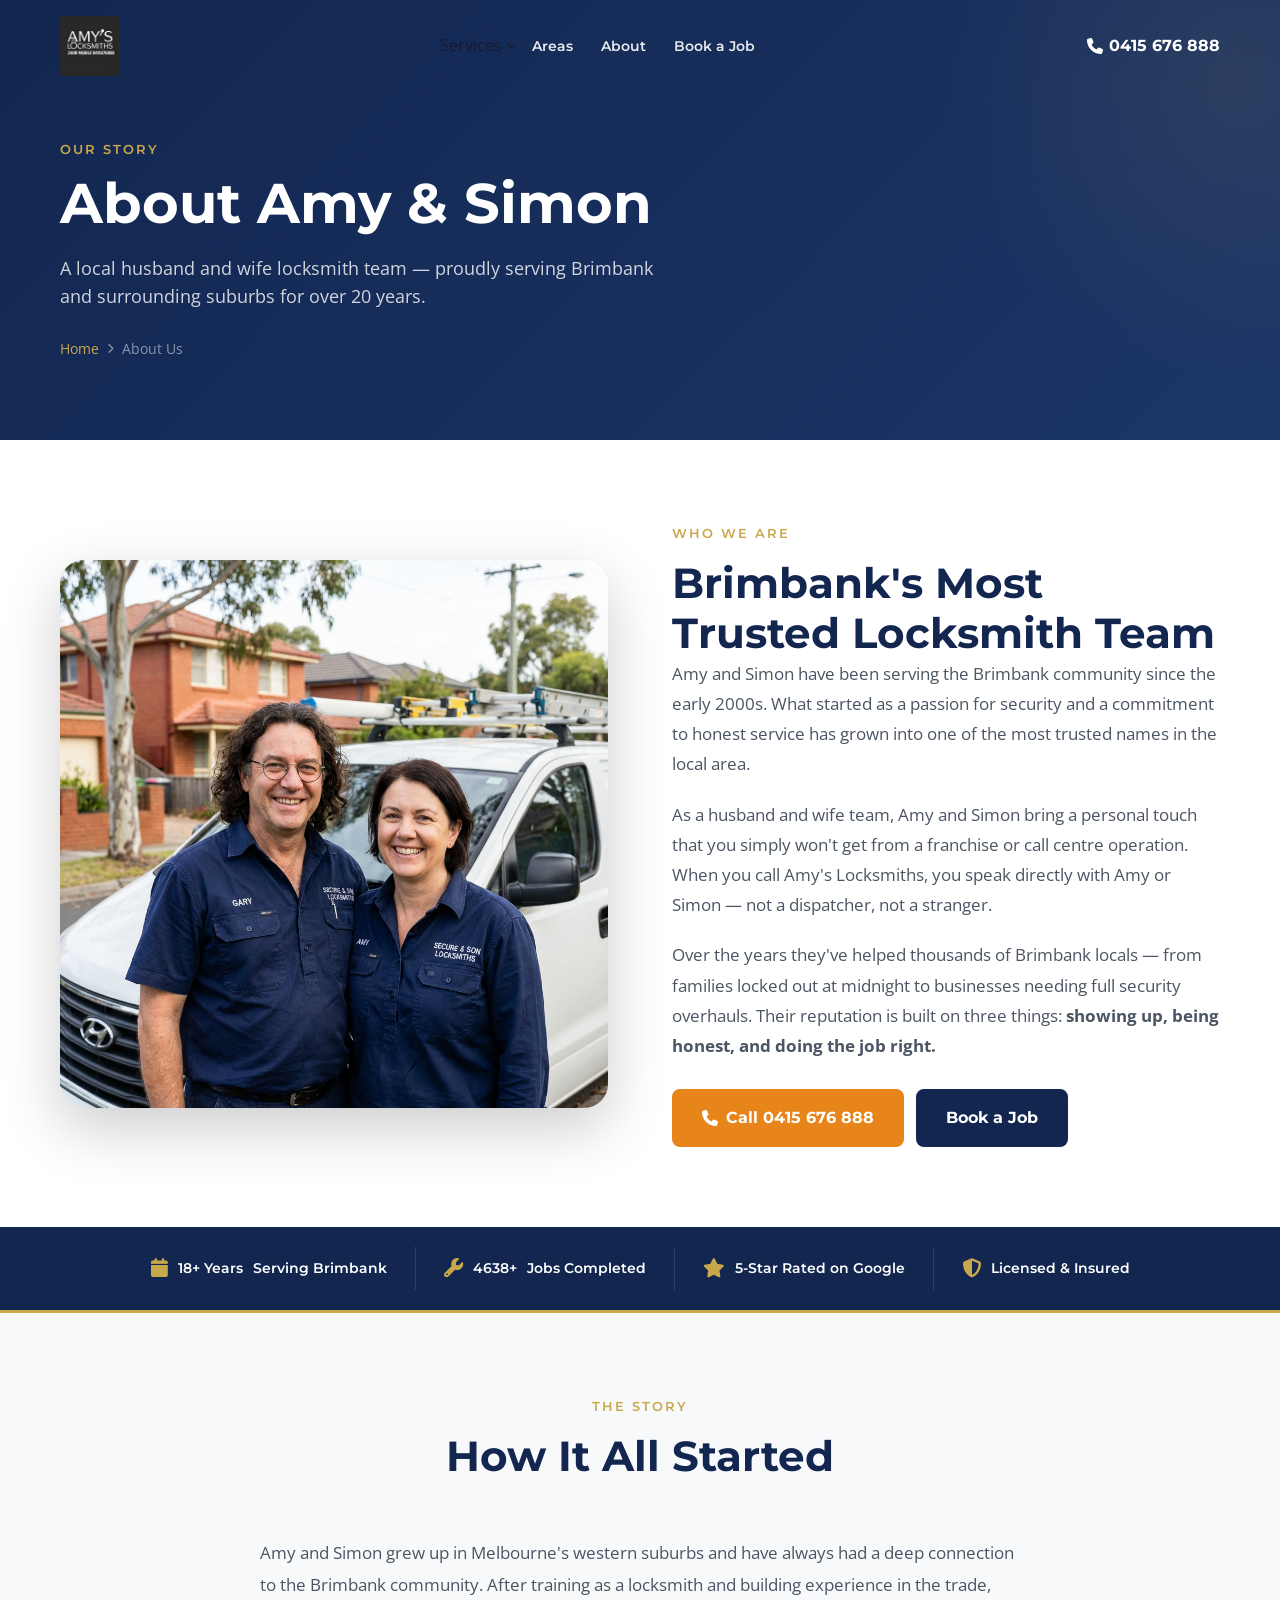
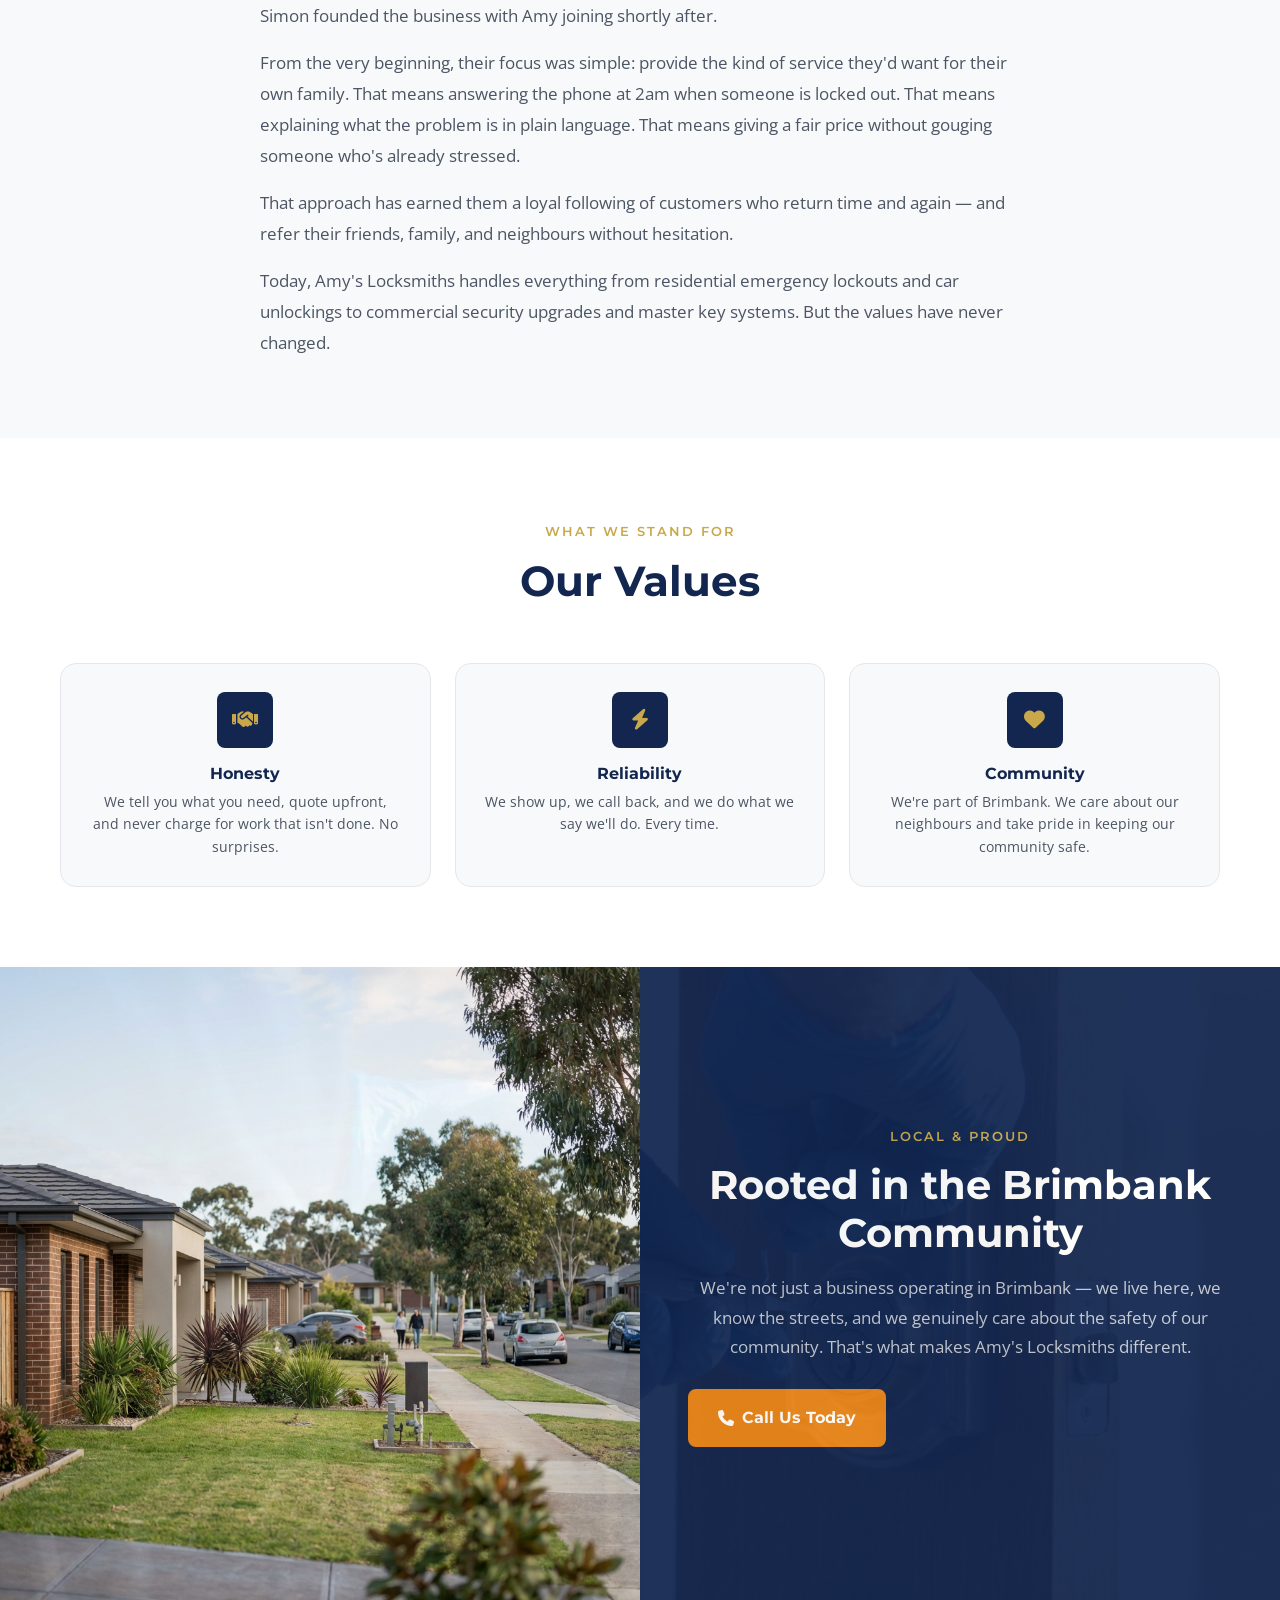
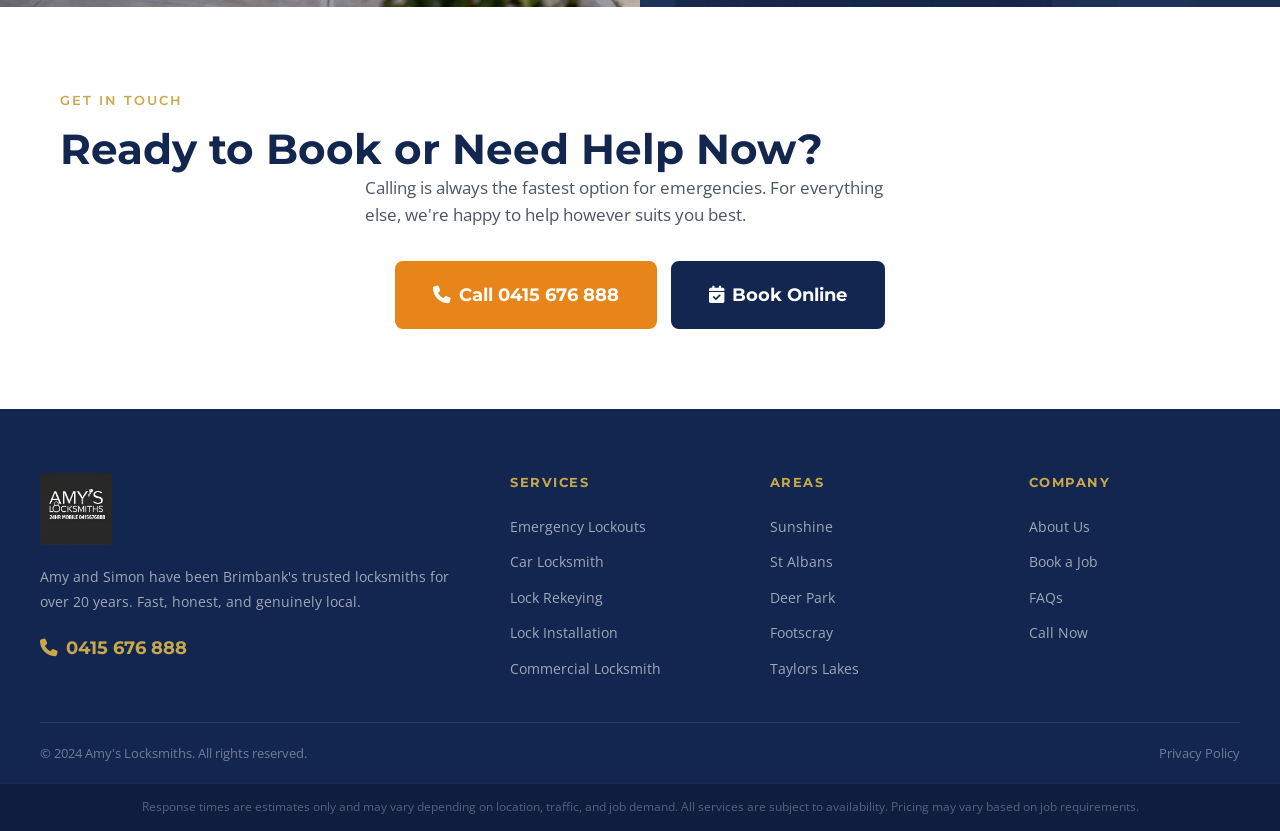
==== commit 0febe24e: "SEO optimisation — schema, OG, FAQPage, BreadcrumbList, Twitter Cards all pages; defer Font Awesome;" ====
--- a/about.html
+++ b/about.html
@@ -6,10 +6,35 @@
   <title>About Amy &amp; Simon — Amy's Locksmiths Brimbank</title>
   <meta name="description" content="Meet Amy and Simon — Brimbank's trusted locksmiths for over 20 years. A local husband and wife team with a passion for honest, reliable service.">
   <link rel="canonical" href="https://amyslocksmith.quantummerlin.com/about.html">
+  <meta property="og:title" content="About Amy &amp; Simon — Brimbank's Local Locksmiths | Amy's Locksmiths">
+  <meta property="og:description" content="Meet Amy and Simon — Brimbank's trusted locksmiths for over 20 years. A local husband and wife team with a passion for honest, reliable service.">
+  <meta property="og:image" content="https://amyslocksmith.quantummerlin.com/amy%26simon.png">
+  <meta property="og:image:width" content="800">
+  <meta property="og:image:height" content="600">
+  <meta property="og:type" content="website">
+  <meta property="og:url" content="https://amyslocksmith.quantummerlin.com/about.html">
+  <meta property="og:locale" content="en_AU">
+  <meta property="og:site_name" content="Amy's Locksmiths">
+  <meta name="twitter:card" content="summary_large_image">
+  <meta name="twitter:title" content="About Amy &amp; Simon — Amy's Locksmiths Brimbank">
+  <meta name="twitter:description" content="Meet Amy and Simon — Brimbank's trusted locksmiths for over 20 years.">
+  <meta name="twitter:image" content="https://amyslocksmith.quantummerlin.com/amy%26simon.png">
+  <meta name="robots" content="index, follow">
+  <script type="application/ld+json">
+  {
+    "@context": "https://schema.org",
+    "@type": "BreadcrumbList",
+    "itemListElement": [
+      { "@type": "ListItem", "position": 1, "name": "Home", "item": "https://amyslocksmith.quantummerlin.com/" },
+      { "@type": "ListItem", "position": 2, "name": "About", "item": "https://amyslocksmith.quantummerlin.com/about.html" }
+    ]
+  }
+  </script>
   <link rel="preconnect" href="https://fonts.googleapis.com">
   <link rel="preconnect" href="https://fonts.gstatic.com" crossorigin>
   <link href="https://fonts.googleapis.com/css2?family=Montserrat:wght@600;700;800&family=Open+Sans:wght@400;600&display=swap" rel="stylesheet">
-  <link rel="stylesheet" href="https://cdnjs.cloudflare.com/ajax/libs/font-awesome/6.5.0/css/all.min.css">
+  <link rel="stylesheet" href="https://cdnjs.cloudflare.com/ajax/libs/font-awesome/6.5.0/css/all.min.css" media="print" onload="this.media='all'">
+  <noscript><link rel="stylesheet" href="https://cdnjs.cloudflare.com/ajax/libs/font-awesome/6.5.0/css/all.min.css"></noscript>
   <link rel="stylesheet" href="css/style.css">
   <link rel="icon" type="image/png" href="logo.png">
 </head>
